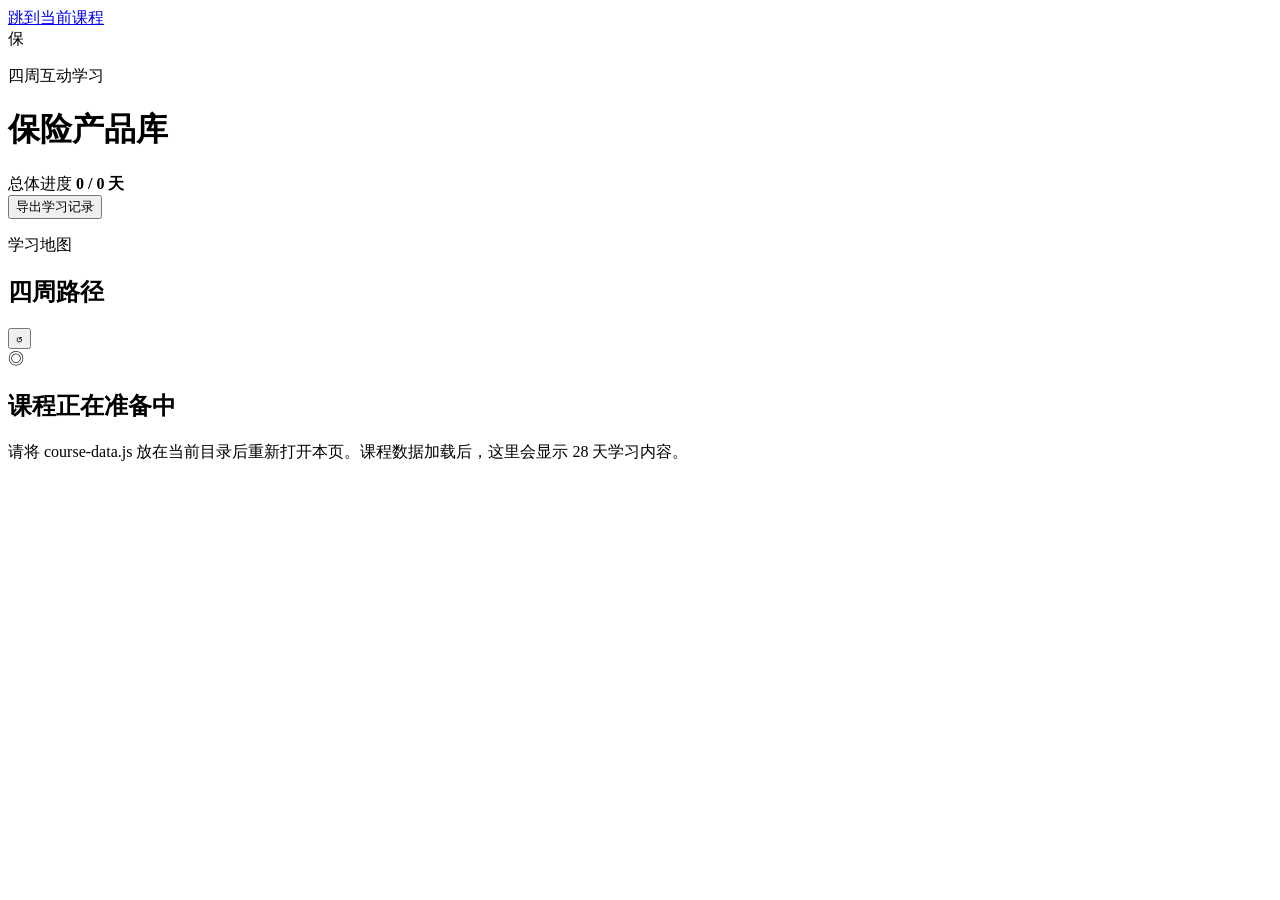
==== 01_四周互动课程/index.html @ 840eeb79 "init: 保险产品学习笔记（四周互动课程 / 十日复习 / 定海柱8号与达尔文12号产品案例 / 开源资料）" ====
<!doctype html>
<html lang="zh-CN">
<head>
  <meta charset="utf-8">
  <meta name="viewport" content="width=device-width, initial-scale=1">
  <meta name="description" content="保险产品库四周互动学习课程">
  <link rel="icon" href="data:,">
  <title>保险产品库四周互动课程</title>
  <link rel="stylesheet" href="../../../90_内部材料_无需阅读/01_课程源码/style.css">
</head>
<body>
  <a class="skip-link" href="#lesson">跳到当前课程</a>
  <div class="app-shell">
    <header class="topbar">
      <div class="brand-block">
        <span class="brand-mark" aria-hidden="true">保</span>
        <div>
          <p class="eyebrow">四周互动学习</p>
          <h1 id="course-title">保险产品库</h1>
        </div>
      </div>
      <div class="top-actions">
        <div class="progress-summary" aria-live="polite">
          <span class="progress-label">总体进度</span>
          <strong id="progress-text">0 / 0 天</strong>
          <span class="progress-track"><span id="progress-bar"></span></span>
        </div>
        <button class="button button-ghost" id="export-progress" type="button">导出学习记录</button>
      </div>
    </header>

    <div class="layout">
      <aside class="course-nav" aria-label="课程地图">
        <div class="nav-heading">
          <div>
            <p class="eyebrow">学习地图</p>
            <h2>四周路径</h2>
          </div>
          <button class="icon-button" id="reset-progress" type="button" title="清空本课程记录" aria-label="清空本课程记录">↺</button>
        </div>
        <div id="course-map" class="course-map"></div>
        <div class="storage-note" id="storage-note" role="status"></div>
      </aside>

      <main id="lesson" class="lesson-area" tabindex="-1">
        <div id="empty-state" class="empty-state">
          <div class="empty-icon" aria-hidden="true">◎</div>
          <h2>课程正在准备中</h2>
          <p>请将 course-data.js 放在当前目录后重新打开本页。课程数据加载后，这里会显示 28 天学习内容。</p>
        </div>
        <article id="lesson-content" class="lesson-content" hidden></article>
      </main>
    </div>
  </div>

  <div id="toast" class="toast" role="status" aria-live="polite"></div>
  <script src="../../../90_内部材料_无需阅读/01_课程源码/course-data.js"></script>
  <script src="../../../90_内部材料_无需阅读/01_课程源码/course-format.js"></script>
  <script src="../../../90_内部材料_无需阅读/01_课程源码/lesson-enhancements.js"></script>
  <script src="../../../90_内部材料_无需阅读/01_课程源码/app.js"></script>
</body>
</html>
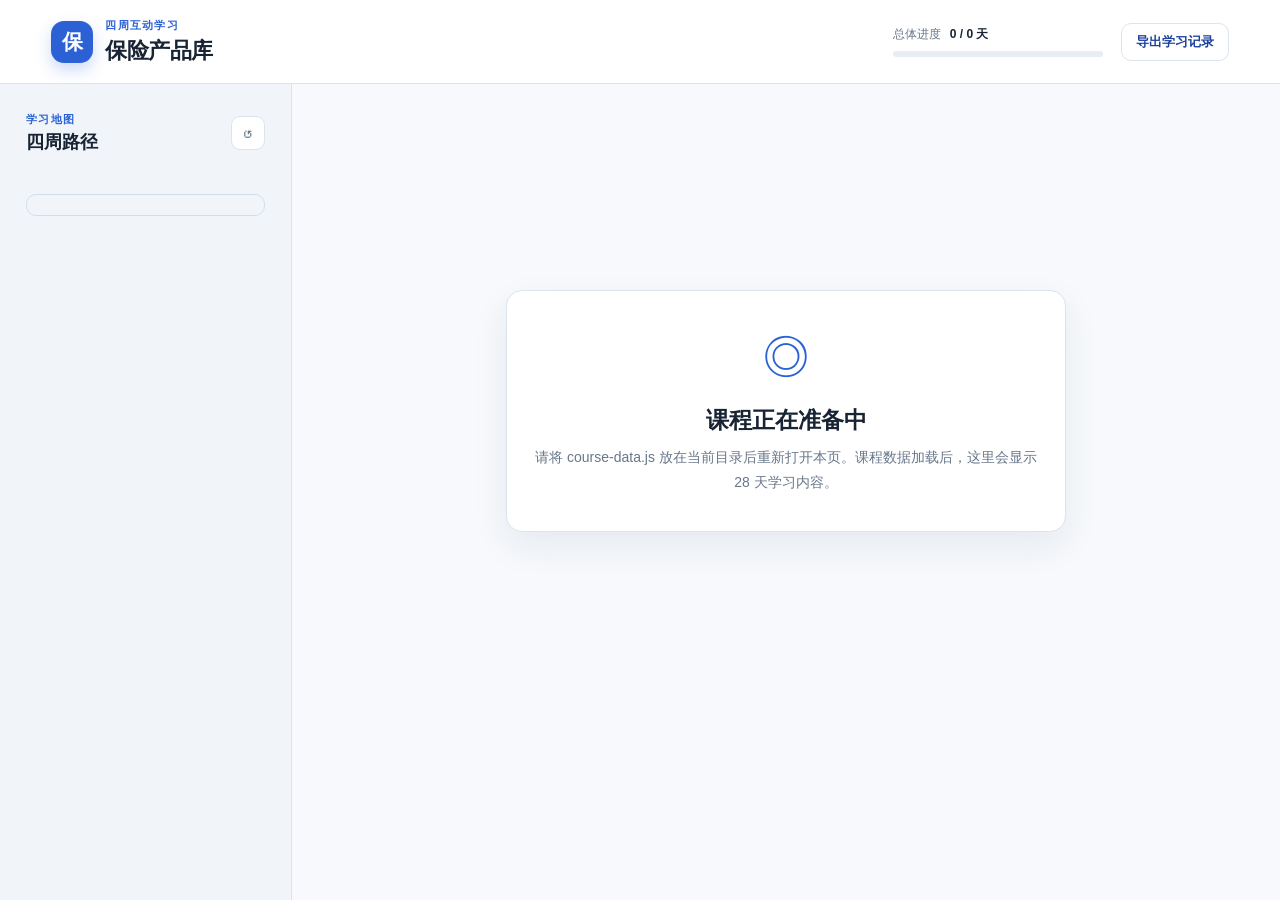
==== commit 94043505: "fix: 引入课程前端引擎与图解，修复 GitHub Pages 资源 404" ====
--- a/01_四周互动课程/index.html
+++ b/01_四周互动课程/index.html
@@ -6,7 +6,7 @@
   <meta name="description" content="保险产品库四周互动学习课程">
   <link rel="icon" href="data:,">
   <title>保险产品库四周互动课程</title>
-  <link rel="stylesheet" href="../../../90_内部材料_无需阅读/01_课程源码/style.css">
+  <link rel="stylesheet" href="./style.css">
 </head>
 <body>
   <a class="skip-link" href="#lesson">跳到当前课程</a>
@@ -54,9 +54,9 @@
   </div>
 
   <div id="toast" class="toast" role="status" aria-live="polite"></div>
-  <script src="../../../90_内部材料_无需阅读/01_课程源码/course-data.js"></script>
-  <script src="../../../90_内部材料_无需阅读/01_课程源码/course-format.js"></script>
-  <script src="../../../90_内部材料_无需阅读/01_课程源码/lesson-enhancements.js"></script>
-  <script src="../../../90_内部材料_无需阅读/01_课程源码/app.js"></script>
+  <script src="./course-data.js"></script>
+  <script src="./course-format.js"></script>
+  <script src="./lesson-enhancements.js"></script>
+  <script src="./app.js"></script>
 </body>
 </html>
--- a/01_四周互动课程/style.css
+++ b/01_四周互动课程/style.css
@@ -0,0 +1,216 @@
+:root {
+  --ink: #182433;
+  --muted: #68778a;
+  --line: #dce4ed;
+  --paper: #f7f9fc;
+  --card: #ffffff;
+  --blue: #2c61d5;
+  --blue-dark: #1c429d;
+  --blue-soft: #eaf0ff;
+  --teal: #087f7b;
+  --teal-soft: #e5f6f4;
+  --orange: #b66a15;
+  --orange-soft: #fff3df;
+  --red: #ba3b43;
+  --shadow: 0 14px 35px rgba(26, 47, 80, .08);
+  --radius: 16px;
+  font-family: -apple-system, BlinkMacSystemFont, "Segoe UI", "PingFang SC", "Microsoft YaHei", sans-serif;
+  color: var(--ink);
+  background: var(--paper);
+}
+
+* { box-sizing: border-box; }
+html { scroll-behavior: smooth; }
+body { margin: 0; background: var(--paper); color: var(--ink); }
+button, textarea { font: inherit; }
+button { cursor: pointer; }
+button:focus-visible, a:focus-visible, textarea:focus-visible { outline: 3px solid rgba(44, 97, 213, .35); outline-offset: 3px; }
+a { color: var(--blue-dark); }
+
+.skip-link { position: fixed; left: 16px; top: -60px; z-index: 20; padding: 10px 14px; background: var(--ink); color: white; border-radius: 8px; text-decoration: none; }
+.skip-link:focus { top: 12px; }
+.app-shell { min-height: 100vh; }
+.topbar { min-height: 84px; padding: 16px clamp(18px, 4vw, 56px); background: var(--card); border-bottom: 1px solid var(--line); display: flex; align-items: center; justify-content: space-between; gap: 24px; }
+.brand-block, .top-actions, .progress-summary, .nav-heading { display: flex; align-items: center; }
+.brand-block { gap: 12px; }
+.brand-mark { display: grid; place-items: center; width: 42px; height: 42px; border-radius: 13px; background: var(--blue); color: white; font-size: 21px; font-weight: 800; box-shadow: 0 7px 16px rgba(44, 97, 213, .24); }
+.eyebrow { margin: 0 0 3px; color: var(--blue); font-size: 11px; font-weight: 800; letter-spacing: .12em; text-transform: uppercase; }
+h1, h2, h3, p { margin-top: 0; }
+h1 { margin-bottom: 0; font-size: 22px; letter-spacing: -.02em; }
+.top-actions { gap: 18px; }
+.progress-summary { min-width: 210px; flex-wrap: wrap; gap: 4px 9px; font-size: 12px; }
+.progress-label { color: var(--muted); }
+.progress-summary strong { font-size: 12px; }
+.progress-track { display: block; width: 100%; height: 6px; margin-top: 4px; overflow: hidden; border-radius: 99px; background: #e8edf4; }
+.progress-track span { display: block; height: 100%; width: 0; border-radius: inherit; background: linear-gradient(90deg, var(--blue), #62a7ee); transition: width .25s ease; }
+.button { min-height: 38px; padding: 8px 14px; border: 1px solid transparent; border-radius: 10px; font-size: 13px; font-weight: 700; transition: .16s ease; }
+.button-ghost { border-color: var(--line); background: white; color: var(--blue-dark); }
+.button-ghost:hover { border-color: #aabde9; background: var(--blue-soft); }
+.layout { display: grid; grid-template-columns: 292px minmax(0, 1fr); max-width: 1500px; min-height: calc(100vh - 84px); margin: 0 auto; }
+.course-nav { padding: 28px 18px 32px; background: #f1f5fa; border-right: 1px solid var(--line); }
+.nav-heading { justify-content: space-between; padding: 0 8px 16px; }
+.nav-heading h2 { margin: 0; font-size: 18px; }
+.icon-button { display: grid; place-items: center; width: 34px; height: 34px; border: 1px solid var(--line); border-radius: 9px; background: white; color: var(--muted); font-size: 19px; }
+.icon-button:hover { color: var(--blue); border-color: #aac0ed; }
+.week-block { margin-bottom: 15px; }
+.week-title { display: flex; justify-content: space-between; align-items: baseline; padding: 9px 9px 6px; color: var(--ink); font-size: 13px; font-weight: 800; }
+.week-title small { color: var(--muted); font-size: 11px; font-weight: 500; }
+.day-list { display: grid; gap: 3px; }
+.day-button { position: relative; display: grid; grid-template-columns: 36px minmax(0, 1fr) auto; align-items: center; gap: 7px; width: 100%; padding: 9px; border: 1px solid transparent; border-radius: 10px; background: transparent; color: var(--ink); text-align: left; }
+.day-button:hover { background: white; border-color: var(--line); }
+.day-button.is-active { background: white; border-color: #b9caee; box-shadow: 0 3px 8px rgba(37, 67, 112, .06); }
+.day-button.is-complete .day-number { background: var(--teal); color: white; }
+.day-number { display: grid; place-items: center; width: 27px; height: 27px; border-radius: 8px; background: #dfe7f3; color: #51647e; font-size: 11px; font-weight: 800; }
+.day-copy { min-width: 0; }
+.day-copy strong, .day-copy small { display: block; overflow: hidden; text-overflow: ellipsis; white-space: nowrap; }
+.day-copy strong { font-size: 12px; }
+.day-copy small { margin-top: 2px; color: var(--muted); font-size: 10px; }
+.check-mark { color: var(--teal); font-size: 15px; font-weight: 800; }
+.storage-note { margin: 24px 8px 0; padding: 10px; border: 1px solid #d3deed; border-radius: 10px; color: var(--muted); font-size: 11px; line-height: 1.55; }
+.lesson-area { padding: clamp(24px, 5vw, 62px) clamp(18px, 5vw, 72px) 70px; min-width: 0; }
+.lesson-content { max-width: 940px; margin: 0 auto; }
+.lesson-hero { display: grid; grid-template-columns: minmax(0, 1fr) auto; gap: 24px; align-items: end; margin-bottom: 24px; }
+.lesson-kicker { display: inline-flex; gap: 7px; align-items: center; margin-bottom: 10px; color: var(--blue); font-size: 12px; font-weight: 800; }
+.lesson-kicker::before { content: ""; width: 20px; height: 3px; border-radius: 3px; background: var(--blue); }
+.lesson-hero h2 { max-width: 720px; margin-bottom: 10px; font-size: clamp(26px, 4vw, 42px); line-height: 1.13; letter-spacing: -.04em; }
+.lesson-date { color: var(--muted); font-size: 13px; }
+.lesson-actions { display: flex; gap: 8px; justify-content: flex-end; }
+.lesson-actions .button { white-space: nowrap; }
+.complete-button { background: var(--blue); color: white; }
+.complete-button:hover { background: var(--blue-dark); }
+.complete-button.is-complete { background: var(--teal); }
+.lesson-grid { display: grid; gap: 16px; }
+.lesson-card { padding: 23px 25px; border: 1px solid var(--line); border-radius: var(--radius); background: var(--card); box-shadow: var(--shadow); }
+.lesson-card h3 { display: flex; align-items: center; gap: 9px; margin-bottom: 13px; font-size: 17px; }
+.section-number { display: grid; place-items: center; width: 25px; height: 25px; border-radius: 8px; background: var(--blue-soft); color: var(--blue-dark); font-size: 11px; }
+.lesson-card p, .lesson-card li { color: #425269; font-size: 14px; line-height: 1.8; }
+.lesson-card p:last-child { margin-bottom: 0; }
+.objective-list { display: grid; gap: 9px; padding: 0; margin: 0; list-style: none; }
+.objective-list li { position: relative; padding-left: 24px; }
+.objective-list li::before { content: "✓"; position: absolute; left: 0; top: 2px; color: var(--teal); font-weight: 800; }
+.scenario-card { background: linear-gradient(135deg, #f4f7ff, #fff); border-color: #cddaf5; }
+.scenario-label { margin-bottom: 7px; color: var(--blue); font-size: 11px; font-weight: 800; letter-spacing: .12em; }
+.scenario-text { font-size: 16px !important; line-height: 1.75 !important; color: var(--ink) !important; }
+.key-point-card { padding: 20px 23px; border-color: #b9deda; background: linear-gradient(135deg, #effaf8, #fff); }
+.key-point-label, .visual-label { margin-bottom: 7px; color: var(--teal); font-size: 11px; font-weight: 800; letter-spacing: .12em; }
+.key-point-card h3 { margin-bottom: 8px; color: #145c59; }
+.key-point-text { margin-bottom: 0; }
+.key-point-text strong { color: #104d4a; font-weight: 800; }
+.steps { display: grid; gap: 11px; counter-reset: steps; }
+.step { position: relative; display: grid; grid-template-columns: 32px minmax(0, 1fr); gap: 12px; padding: 14px; border: 1px solid #e5eaf1; border-radius: 12px; background: #fbfcfe; }
+.step::before { counter-increment: steps; content: counter(steps); display: grid; place-items: center; width: 28px; height: 28px; border-radius: 9px; background: var(--orange-soft); color: var(--orange); font-size: 12px; font-weight: 800; }
+.step h4 { margin: 3px 0 6px; font-size: 14px; }
+.step p { margin-bottom: 0; font-size: 13px; }
+.step p + p { margin-top: 9px; }
+.lesson-card p strong { color: var(--ink); font-weight: 800; }
+.visual-card { overflow: hidden; }
+.visual-card h3 { margin-bottom: 7px; }
+.visual-caption { margin-bottom: 16px !important; color: var(--muted) !important; font-size: 12px !important; }
+.visual-items { display: grid; gap: 10px; padding: 0; margin: 0; list-style: none; }
+.visual-item { min-width: 0; }
+.visual-item-body { min-width: 0; }
+.visual-item h4 { margin: 0 0 5px; color: var(--ink); font-size: 13px; }
+.visual-item-text { margin: 0 !important; font-size: 13px !important; line-height: 1.65 !important; }
+.visual-item-text + .visual-item-text { margin-top: 7px !important; }
+.visual-choice .visual-items { grid-template-columns: repeat(2, minmax(0, 1fr)); }
+.visual-choice .visual-item, .visual-compare .visual-item { padding: 15px; border: 1px solid #d9e3f1; border-radius: 12px; background: #f8fbff; }
+.visual-choice .visual-item:nth-child(2n) { background: #f5fbfa; border-color: #cfe6e2; }
+.visual-decision .visual-items { grid-template-columns: repeat(2, minmax(0, 1fr)); gap: 14px; }
+.visual-decision .visual-item { padding: 16px; border: 2px solid #d7e3f7; border-radius: 12px; background: #f7faff; }
+.visual-decision .visual-item:first-child { border-color: #b8dcd8; background: #f2fbf9; }
+.visual-branch-badge { display: inline-block; margin-bottom: 7px; padding: 3px 6px; border-radius: 5px; background: #e6edf9; color: var(--blue-dark); font-size: 10px; font-weight: 800; }
+.visual-branch-badge.is-allowed { background: #dff3ef; color: #16635f; }
+.visual-branch-badge.is-blocked { background: #fff0e8; color: #a65328; }
+.visual-compare .visual-items { grid-template-columns: repeat(2, minmax(0, 1fr)); }
+.visual-compare .visual-item { background: #fffaf1; border-color: #f0dfbd; }
+.visual-compare .visual-item:nth-child(2n) { background: #f6f4ff; border-color: #dcd7f4; }
+.visual-timeline .visual-items { position: relative; grid-template-columns: repeat(4, minmax(0, 1fr)); gap: 0; padding: 11px 0 0; counter-reset: timeline; }
+.visual-timeline .visual-items::before { content: ""; position: absolute; top: 24px; left: 7%; right: 7%; height: 3px; border-radius: 3px; background: #b8d7ee; }
+.visual-timeline .visual-item { position: relative; padding: 28px 10px 0; text-align: center; counter-increment: timeline; }
+.visual-timeline .visual-item::after { content: counter(timeline); position: absolute; z-index: 1; top: 0; left: 50%; display: grid; place-items: center; width: 28px; height: 28px; border: 4px solid #fff; border-radius: 50%; background: var(--blue); color: #fff; font-size: 11px; font-weight: 800; transform: translateX(-50%); box-shadow: 0 0 0 2px #b8d7ee; }
+.visual-timeline .visual-item:nth-child(2n)::after { background: var(--teal); }
+.visual-timeline .visual-item h4 { color: var(--blue-dark); }
+.visual-timeline .visual-item-text { text-align: left; }
+.visual-timeline-dot { display: none; }
+.visual-flow .visual-items { display: flex; align-items: stretch; gap: 0; overflow-x: auto; padding: 7px 2px 4px; }
+.visual-flow .visual-item { display: flex; align-items: center; flex: 1 1 0; min-width: 155px; }
+.visual-flow .visual-item-body { flex: 1; min-height: 100%; padding: 15px; border: 1px solid #cbdaf2; border-radius: 11px; background: #f7faff; }
+.visual-flow .visual-item:nth-child(2n) .visual-item-body { border-color: #c9e2dd; background: #f4fbfa; }
+.visual-flow-arrow { display: grid; place-items: center; flex: 0 0 34px; color: var(--blue); font-size: 24px; font-weight: 800; line-height: 1; }
+.visual-flow .visual-item-text { text-align: left; }
+.trace-table { width: 100%; border-collapse: collapse; font-size: 13px; }
+.trace-table th, .trace-table td { padding: 12px 9px; border-bottom: 1px solid #e8edf3; vertical-align: top; text-align: left; }
+.trace-table th { color: var(--muted); font-size: 11px; font-weight: 700; }
+.trace-table td:first-child, .trace-table td:nth-child(2) { width: 23%; font-weight: 700; color: var(--ink); }
+.trace-arrow { display: inline-block; margin: 0 5px; color: var(--blue); font-size: 17px; font-weight: 800; }
+.terms { display: grid; grid-template-columns: repeat(2, minmax(0, 1fr)); gap: 10px; }
+.term { padding: 13px; border-left: 3px solid var(--teal); border-radius: 0 10px 10px 0; background: var(--teal-soft); }
+.term dt { margin-bottom: 5px; font-size: 13px; font-weight: 800; }
+.term dd { margin: 0; color: #405a5b; font-size: 13px; line-height: 1.65; }
+.quiz-card { border: 2px solid #d6e0f3; }
+.quiz-prompt { margin-bottom: 14px; color: var(--ink) !important; font-weight: 700; }
+.choice-list { display: grid; gap: 8px; padding: 0; margin: 0; list-style: none; }
+.choice-button { display: flex; align-items: flex-start; gap: 9px; width: 100%; padding: 11px 13px; border: 1px solid var(--line); border-radius: 10px; background: white; color: #34465e; text-align: left; font-size: 13px; line-height: 1.5; }
+.choice-button:hover { border-color: #a5bdec; background: #f7f9ff; }
+.choice-button.is-selected { border-color: var(--blue); background: var(--blue-soft); color: var(--blue-dark); }
+.choice-button.is-correct { border-color: var(--teal); background: var(--teal-soft); }
+.choice-button.is-wrong { border-color: #e2aeb2; background: #fff2f3; }
+.choice-index { display: grid; place-items: center; flex: 0 0 22px; height: 22px; border-radius: 7px; background: #eef2f7; color: var(--muted); font-size: 11px; font-weight: 800; }
+.quiz-feedback { margin: 14px 0 0; padding: 12px 14px; border-radius: 10px; background: #f4f7fb; color: #41536c !important; font-size: 13px !important; }
+.quiz-feedback.is-correct { background: var(--teal-soft); color: #176662 !important; }
+.task-box { padding: 16px; border: 1px dashed #c3cee0; border-radius: 12px; background: #fbfcff; }
+.task-box p { margin-bottom: 9px; }
+.task-reference { margin-top: 13px; padding: 13px; border-radius: 9px; background: #eef4ff; }
+.task-reference strong { display: block; margin-bottom: 4px; color: var(--blue-dark); font-size: 12px; }
+.review-list { display: grid; gap: 8px; padding: 0; margin: 0; list-style: none; }
+.review-list li { padding: 11px 13px; border-radius: 9px; background: #f5f7fa; }
+.sources { display: flex; flex-wrap: wrap; gap: 8px; padding: 0; margin: 0; list-style: none; }
+.sources a { display: inline-block; padding: 8px 10px; border-radius: 8px; background: #f0f4fb; color: var(--blue-dark); font-size: 12px; text-decoration: none; }
+.sources a:hover { background: var(--blue-soft); text-decoration: underline; }
+.diagram-box { overflow-x: auto; border: 1px solid var(--line); border-radius: 12px; background: #fff; }
+.diagram-box img { display: block; width: 100%; min-width: 760px; height: auto; }
+.diagram-link { display: block; padding: 10px 13px; font-size: 12px; }
+.notes-box label { display: block; margin-bottom: 8px; color: var(--muted); font-size: 12px; font-weight: 700; }
+.notes-box textarea { display: block; width: 100%; min-height: 108px; padding: 11px 13px; resize: vertical; border: 1px solid var(--line); border-radius: 10px; color: var(--ink); background: #fcfdff; font-size: 13px; line-height: 1.6; }
+.next-lesson { display: flex; justify-content: space-between; gap: 12px; align-items: center; margin-top: 4px; padding: 4px 2px; }
+.next-lesson p { margin: 0; color: var(--muted); font-size: 12px; }
+.next-lesson .button { border: 1px solid var(--line); background: white; color: var(--blue-dark); }
+.empty-state { max-width: 560px; margin: 16vh auto 0; padding: 36px 28px; border: 1px solid var(--line); border-radius: var(--radius); background: white; box-shadow: var(--shadow); text-align: center; }
+.empty-icon { margin-bottom: 16px; color: var(--blue); font-size: 46px; }
+.empty-state h2 { margin-bottom: 9px; font-size: 23px; }
+.empty-state p { margin: 0; color: var(--muted); font-size: 14px; line-height: 1.8; }
+.toast { position: fixed; right: 20px; bottom: 20px; z-index: 30; max-width: 320px; padding: 11px 15px; border-radius: 10px; background: var(--ink); color: white; font-size: 13px; box-shadow: 0 10px 25px rgba(0,0,0,.18); opacity: 0; transform: translateY(8px); pointer-events: none; transition: .2s ease; }
+.toast.is-visible { opacity: 1; transform: translateY(0); }
+
+@media (max-width: 880px) {
+  .topbar { align-items: flex-start; flex-direction: column; }
+  .top-actions { width: 100%; justify-content: space-between; }
+  .layout { display: block; }
+  .course-nav { border-right: 0; border-bottom: 1px solid var(--line); padding: 18px 14px; }
+  .course-map { display: grid; grid-template-columns: repeat(2, minmax(0, 1fr)); gap: 5px 13px; max-height: 260px; overflow-y: auto; padding-right: 4px; }
+  .week-block { margin: 0; }
+  .storage-note { display: none; }
+  .lesson-area { padding-top: 34px; }
+}
+@media (max-width: 600px) {
+  .top-actions { align-items: flex-end; gap: 10px; }
+  .progress-summary { flex: 1; min-width: 0; }
+  .button-ghost { padding-inline: 10px; }
+  .course-map { display: block; }
+  .lesson-hero { display: block; }
+  .lesson-actions { margin-top: 17px; justify-content: flex-start; }
+  .lesson-card { padding: 18px 16px; }
+  .terms { grid-template-columns: 1fr; }
+  .visual-choice .visual-items, .visual-decision .visual-items, .visual-compare .visual-items { grid-template-columns: 1fr; }
+  .visual-timeline .visual-items { display: grid; grid-template-columns: 1fr; gap: 12px; padding: 0 0 0 24px; }
+  .visual-timeline .visual-items::before { top: 8px; bottom: 8px; left: 24px; width: 3px; height: auto; right: auto; }
+  .visual-timeline .visual-item { padding: 0 0 0 20px; text-align: left; }
+  .visual-timeline .visual-item::after { top: 4px; left: 0; width: 22px; height: 22px; border-width: 3px; transform: translateX(-50%); }
+  .visual-timeline .visual-item-text { text-align: left; }
+  .visual-flow .visual-items { display: grid; gap: 0; overflow-x: visible; padding-left: 0; }
+  .visual-flow .visual-item { display: grid; grid-template-columns: 1fr; min-width: 0; }
+  .visual-flow-arrow { height: 28px; transform: rotate(90deg); }
+  .trace-table { display: block; overflow-x: auto; white-space: nowrap; }
+  .trace-table td, .trace-table th { white-space: normal; min-width: 130px; }
+  .diagram-box img { min-width: 760px; }
+}
